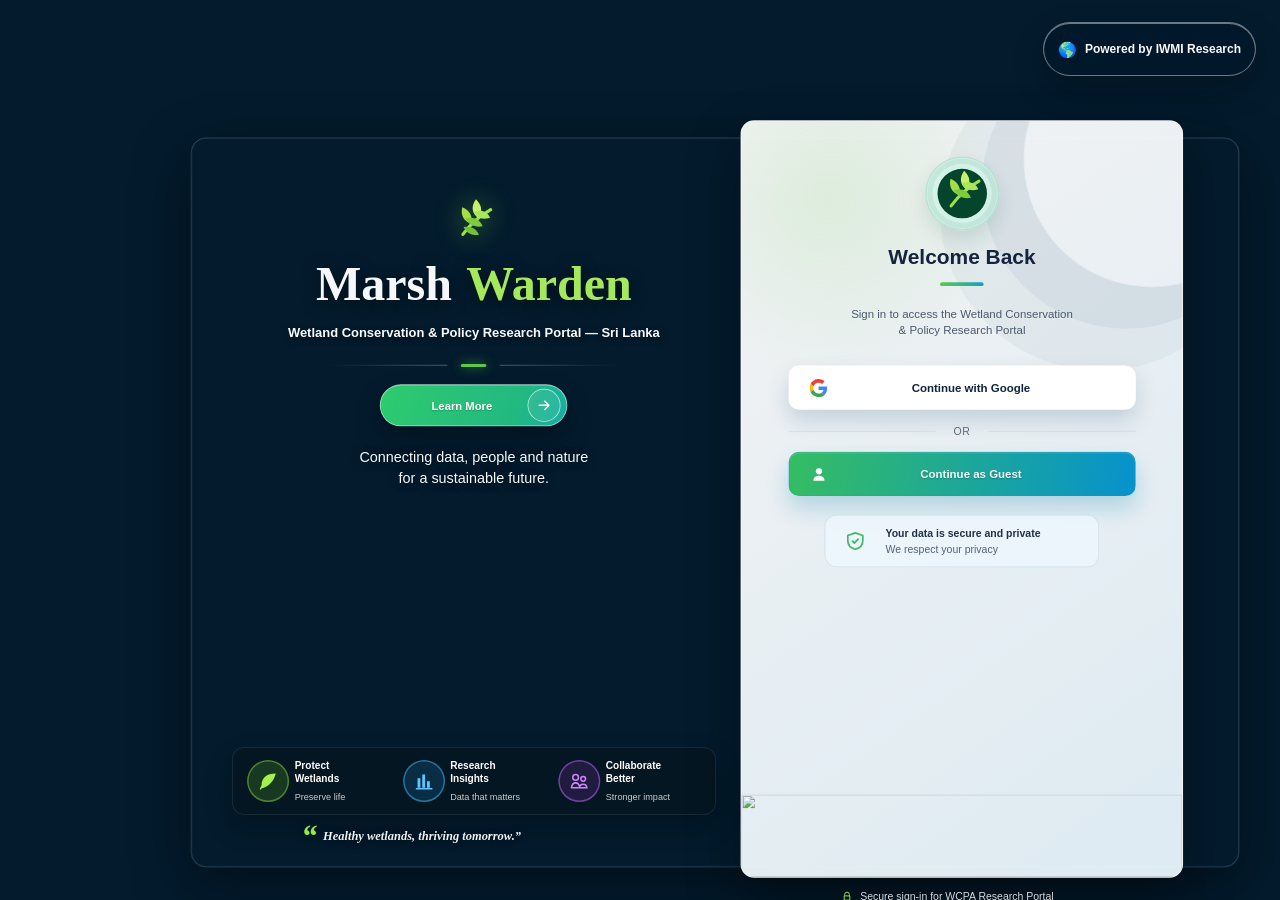
==== marsh_warden/index.html @ 6b73e231 "Added : Marsh warden web app frontend files and update index.html to link marsh warden" ====
<!doctype html>
<html lang="en">
  <head>
    <meta charset="UTF-8" />
    <meta name="viewport" content="width=device-width, initial-scale=1.0" />
    <link
      rel="icon"
      href="data:image/svg+xml,%3Csvg xmlns='http://www.w3.org/2000/svg' viewBox='0 0 64 64'%3E%3Ctext y='50' font-size='52'%3E%F0%9F%8C%BF%3C/text%3E%3C/svg%3E"
    />
    <title>Marsh Warden - Wetland Conservation Assistant</title>
    <style>
      html,
      body,
      #root {
        width: 100%;
        height: 100%;
        margin: 0;
        padding: 0;
        overflow: hidden;
        background: #031b2d;
      }
    </style>
    <script type="module" crossorigin src="assets/index-D5QaSn13.js"></script>
  </head>
  <body>
    <div id="root"></div>
  </body>
</html>
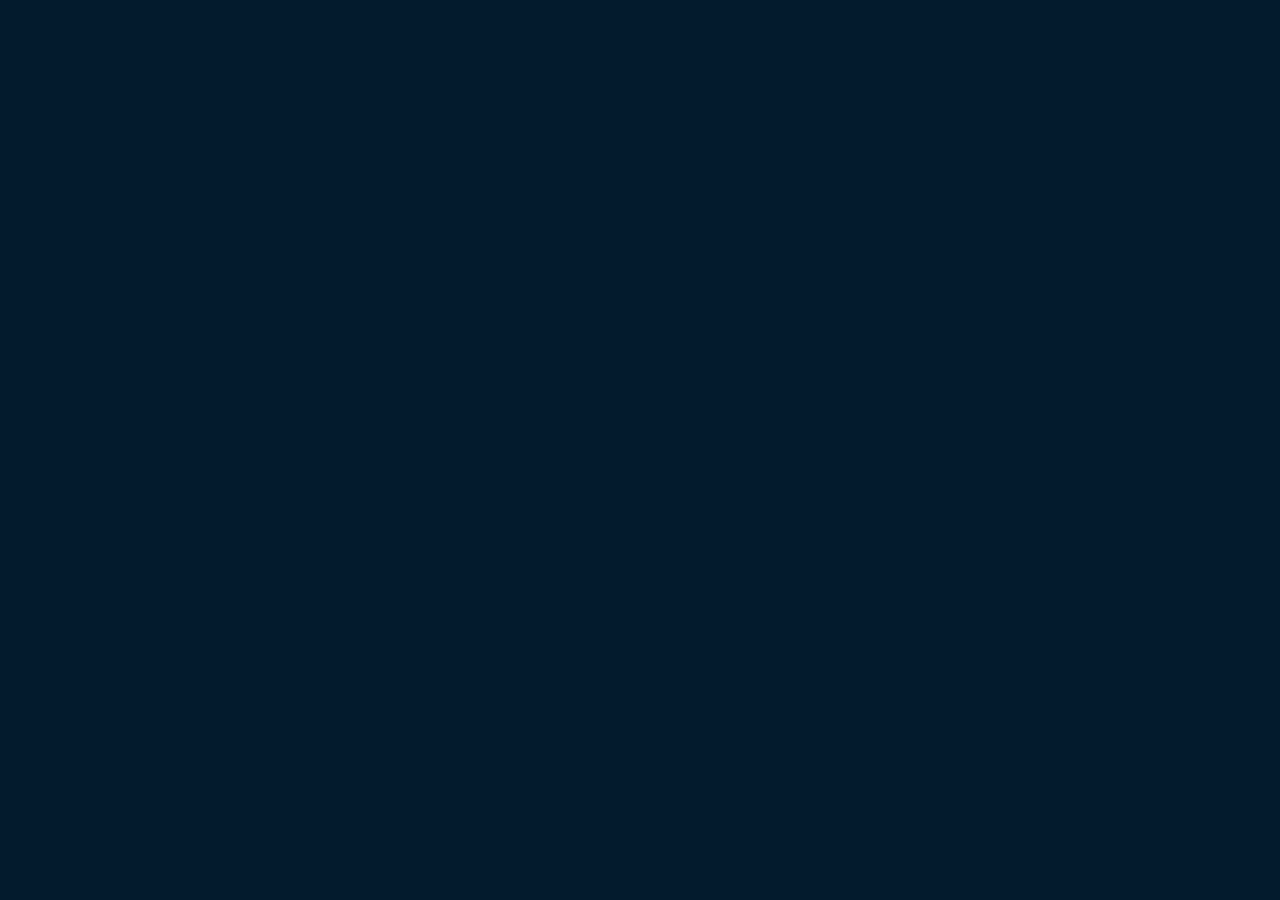
==== commit 667bf586: "Changed .env file and build again" ====
--- a/marsh_warden/index.html
+++ b/marsh_warden/index.html
@@ -20,7 +20,7 @@
         background: #031b2d;
       }
     </style>
-    <script type="module" crossorigin src="assets/index-D5QaSn13.js"></script>
+    <script type="module" crossorigin src="/assets/index-BwTrLph0.js"></script>
   </head>
   <body>
     <div id="root"></div>
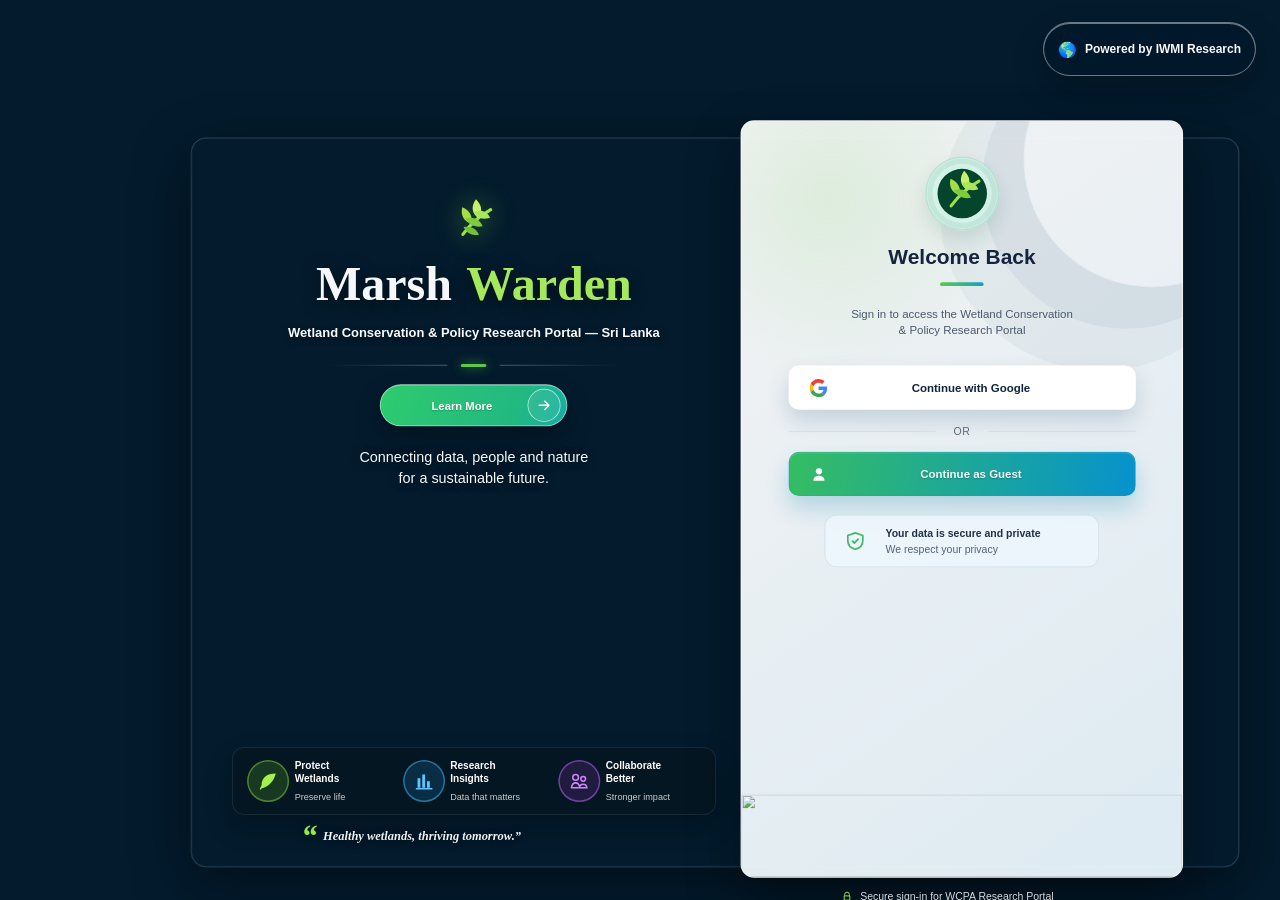
==== commit 6ef41fcb: "Updated - index.html" ====
--- a/marsh_warden/index.html
+++ b/marsh_warden/index.html
@@ -20,7 +20,7 @@
         background: #031b2d;
       }
     </style>
-    <script type="module" crossorigin src="/assets/index-BwTrLph0.js"></script>
+    <script type="module" crossorigin src="assets/index-BwTrLph0.js"></script>
   </head>
   <body>
     <div id="root"></div>
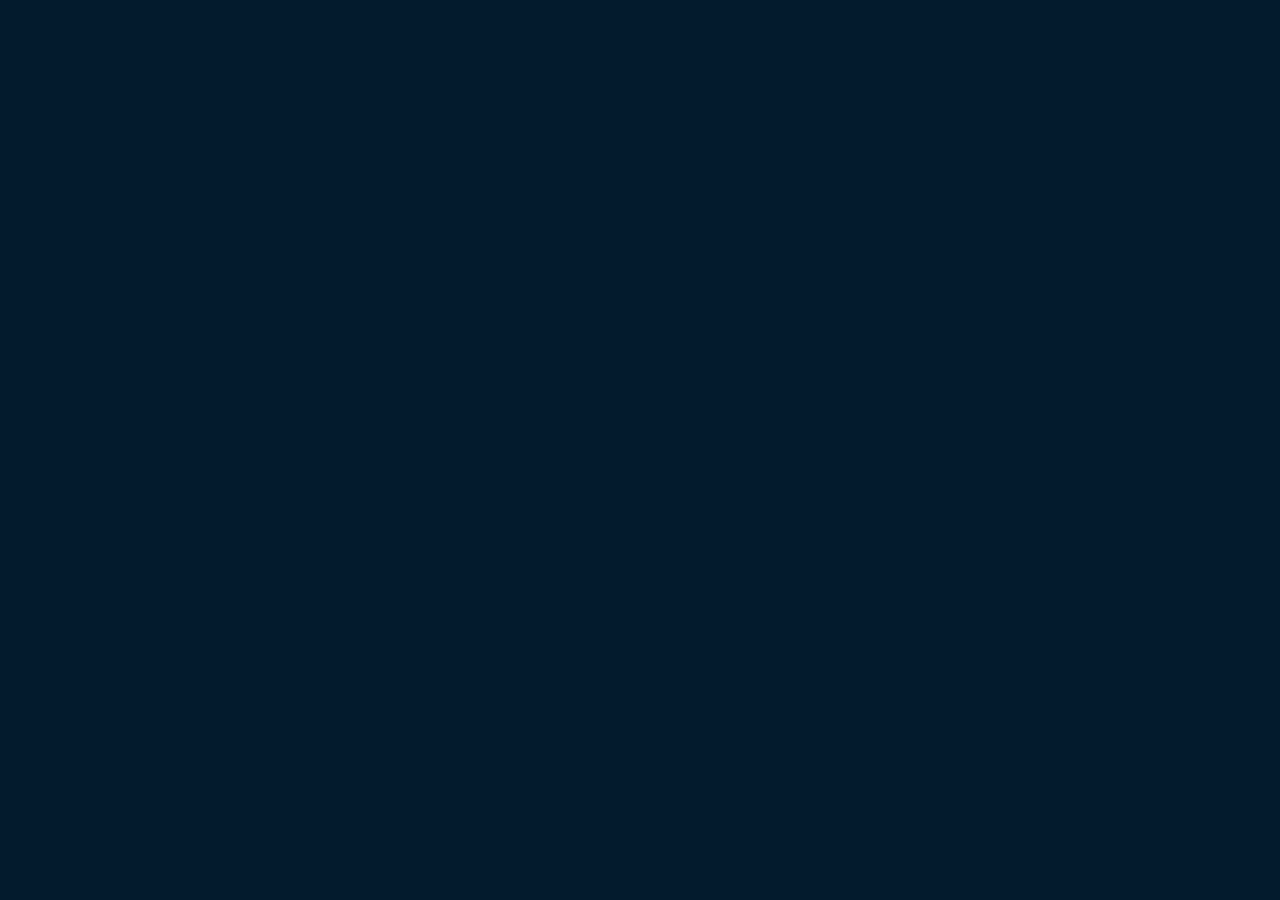
==== commit e3d3d53f: "Changed .env file and build again" ====
--- a/marsh_warden/index.html
+++ b/marsh_warden/index.html
@@ -20,7 +20,7 @@
         background: #031b2d;
       }
     </style>
-    <script type="module" crossorigin src="assets/index-BwTrLph0.js"></script>
+    <script type="module" crossorigin src="/assets/index-BEPbnWqS.js"></script>
   </head>
   <body>
     <div id="root"></div>
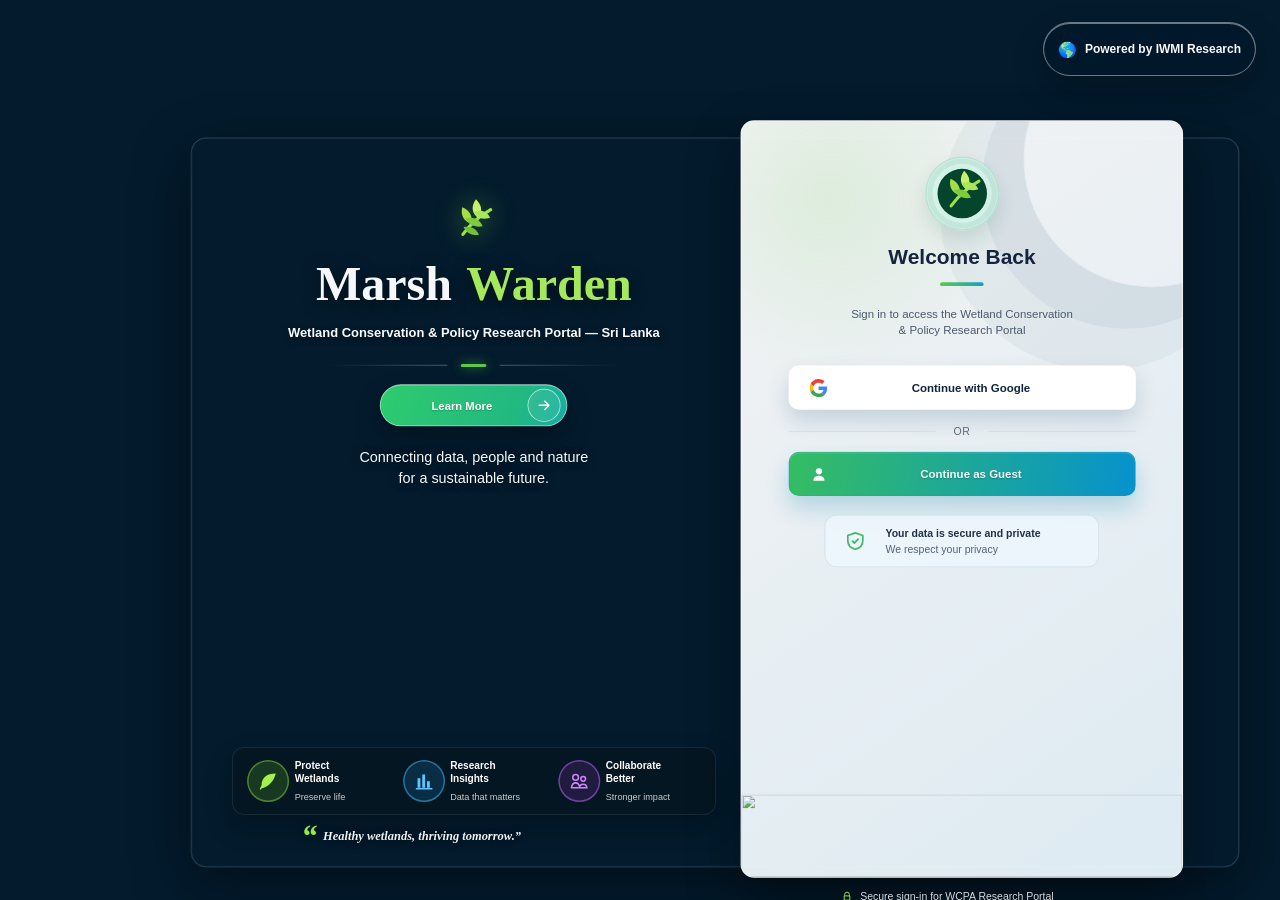
==== commit 4c9474c7: "Changed index.html" ====
--- a/marsh_warden/index.html
+++ b/marsh_warden/index.html
@@ -20,7 +20,7 @@
         background: #031b2d;
       }
     </style>
-    <script type="module" crossorigin src="/assets/index-BEPbnWqS.js"></script>
+    <script type="module" crossorigin src="assets/index-BEPbnWqS.js"></script>
   </head>
   <body>
     <div id="root"></div>
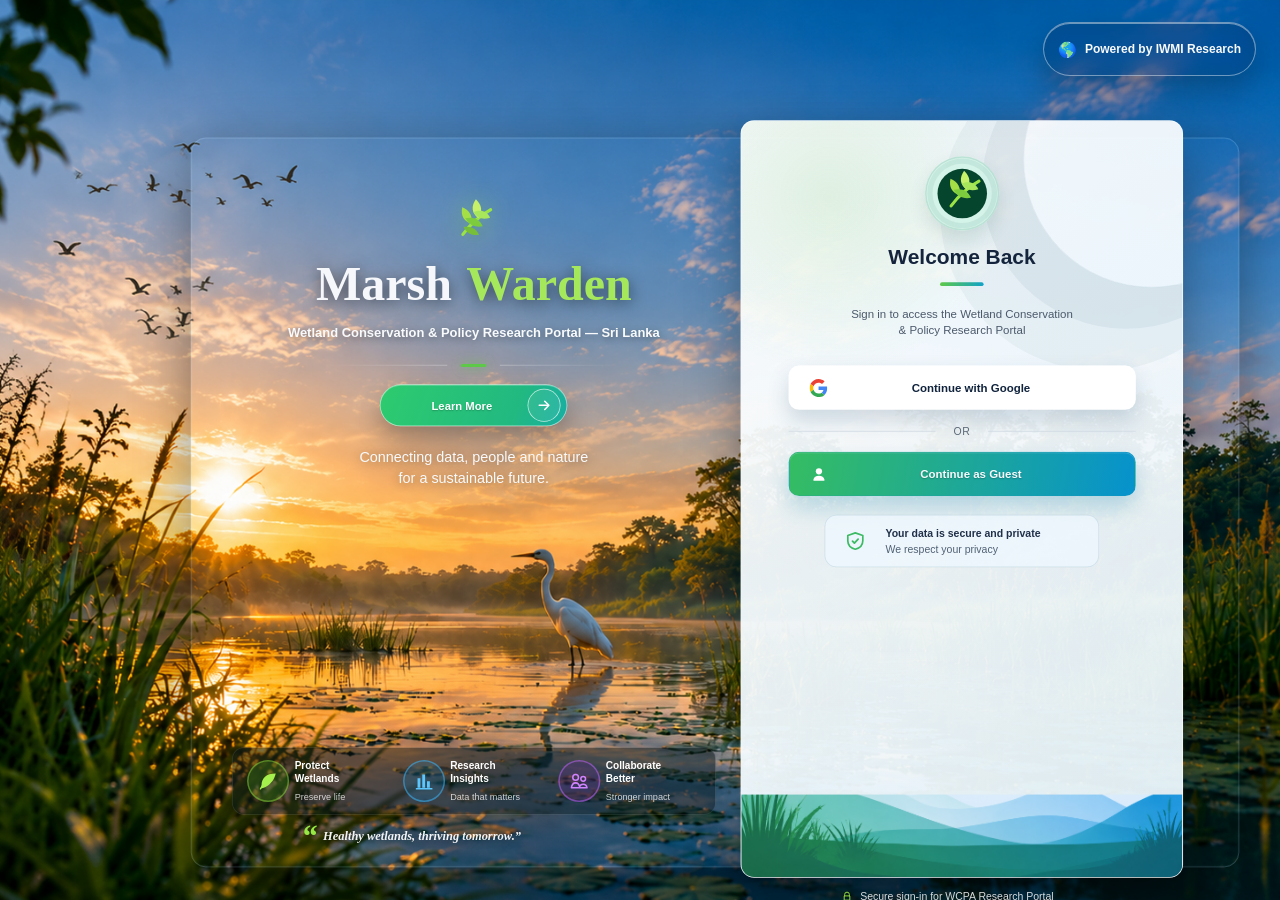
==== commit 8a441d11: "Fixed : loading images Fixed main page loading header images" ====
--- a/marsh_warden/index.html
+++ b/marsh_warden/index.html
@@ -20,7 +20,7 @@
         background: #031b2d;
       }
     </style>
-    <script type="module" crossorigin src="assets/index-BEPbnWqS.js"></script>
+    <script type="module" crossorigin src="./assets/index-JcYxUGQb.js"></script>
   </head>
   <body>
     <div id="root"></div>
